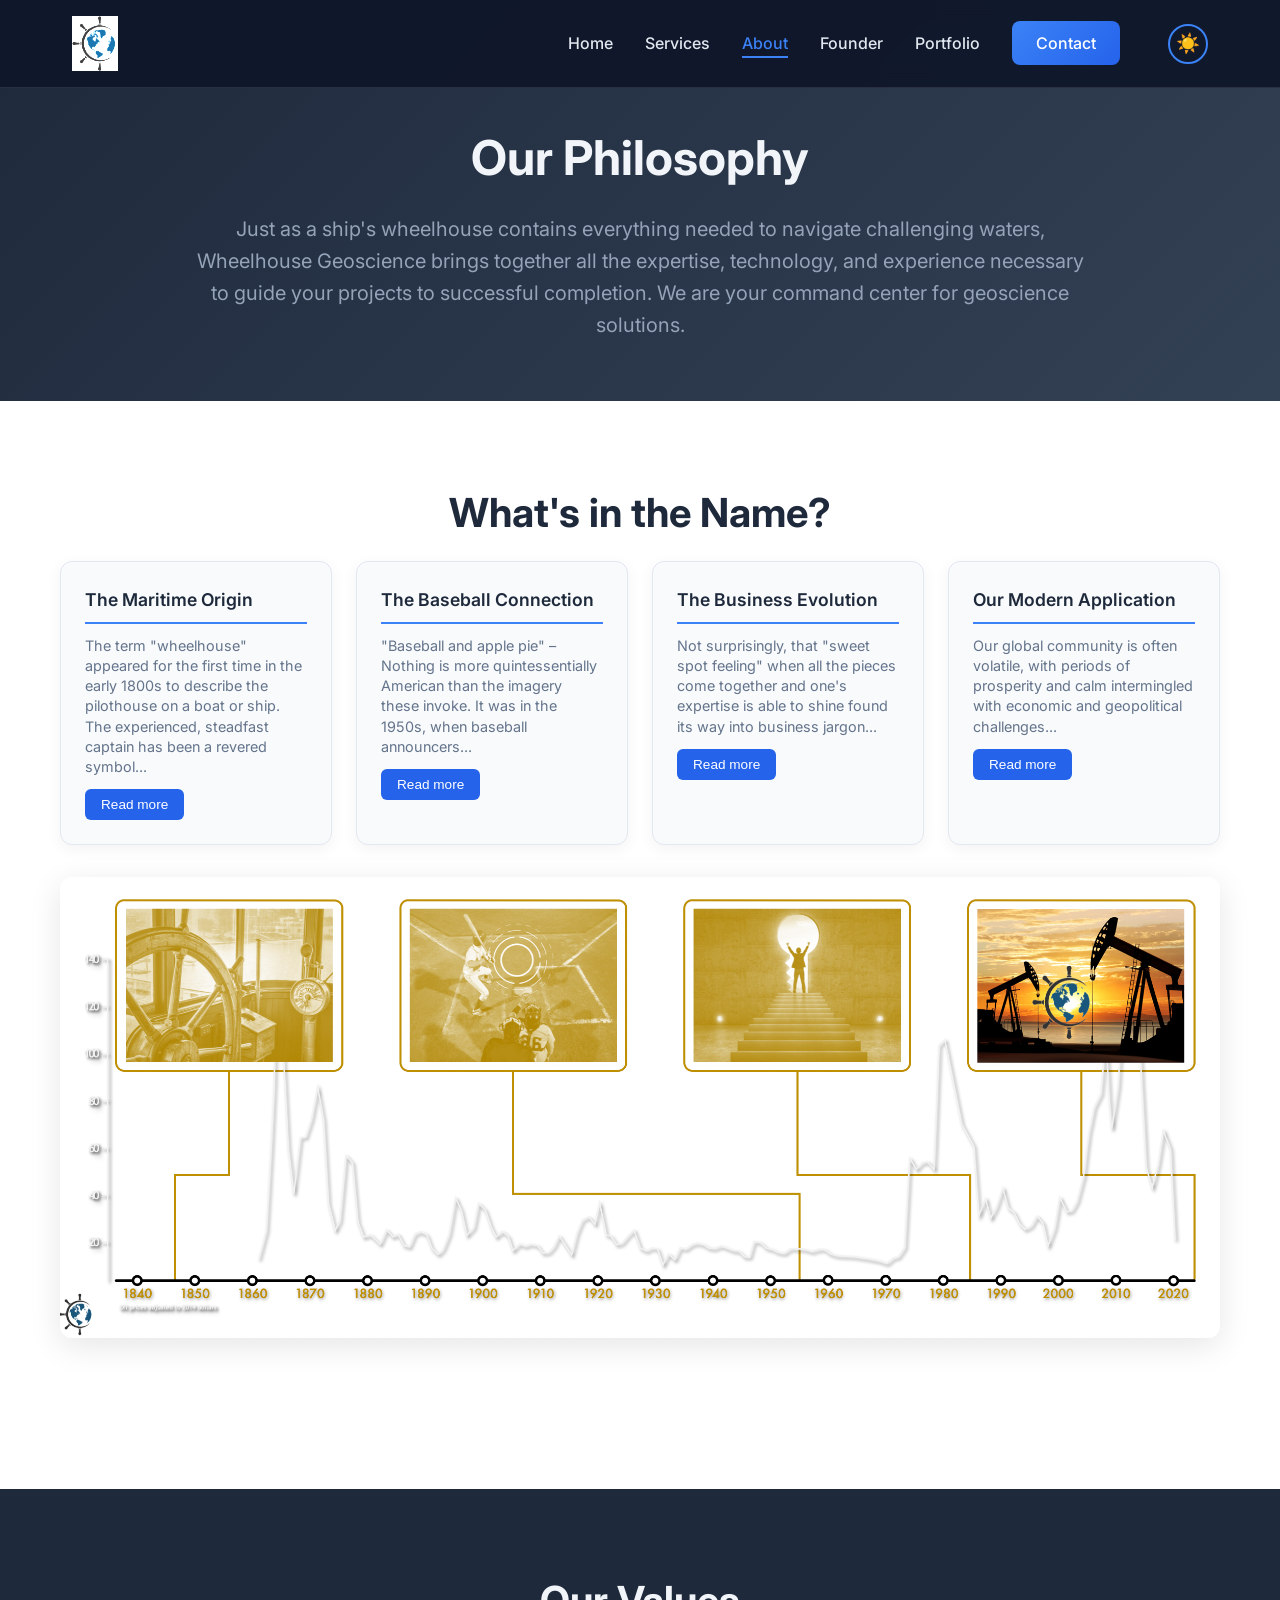
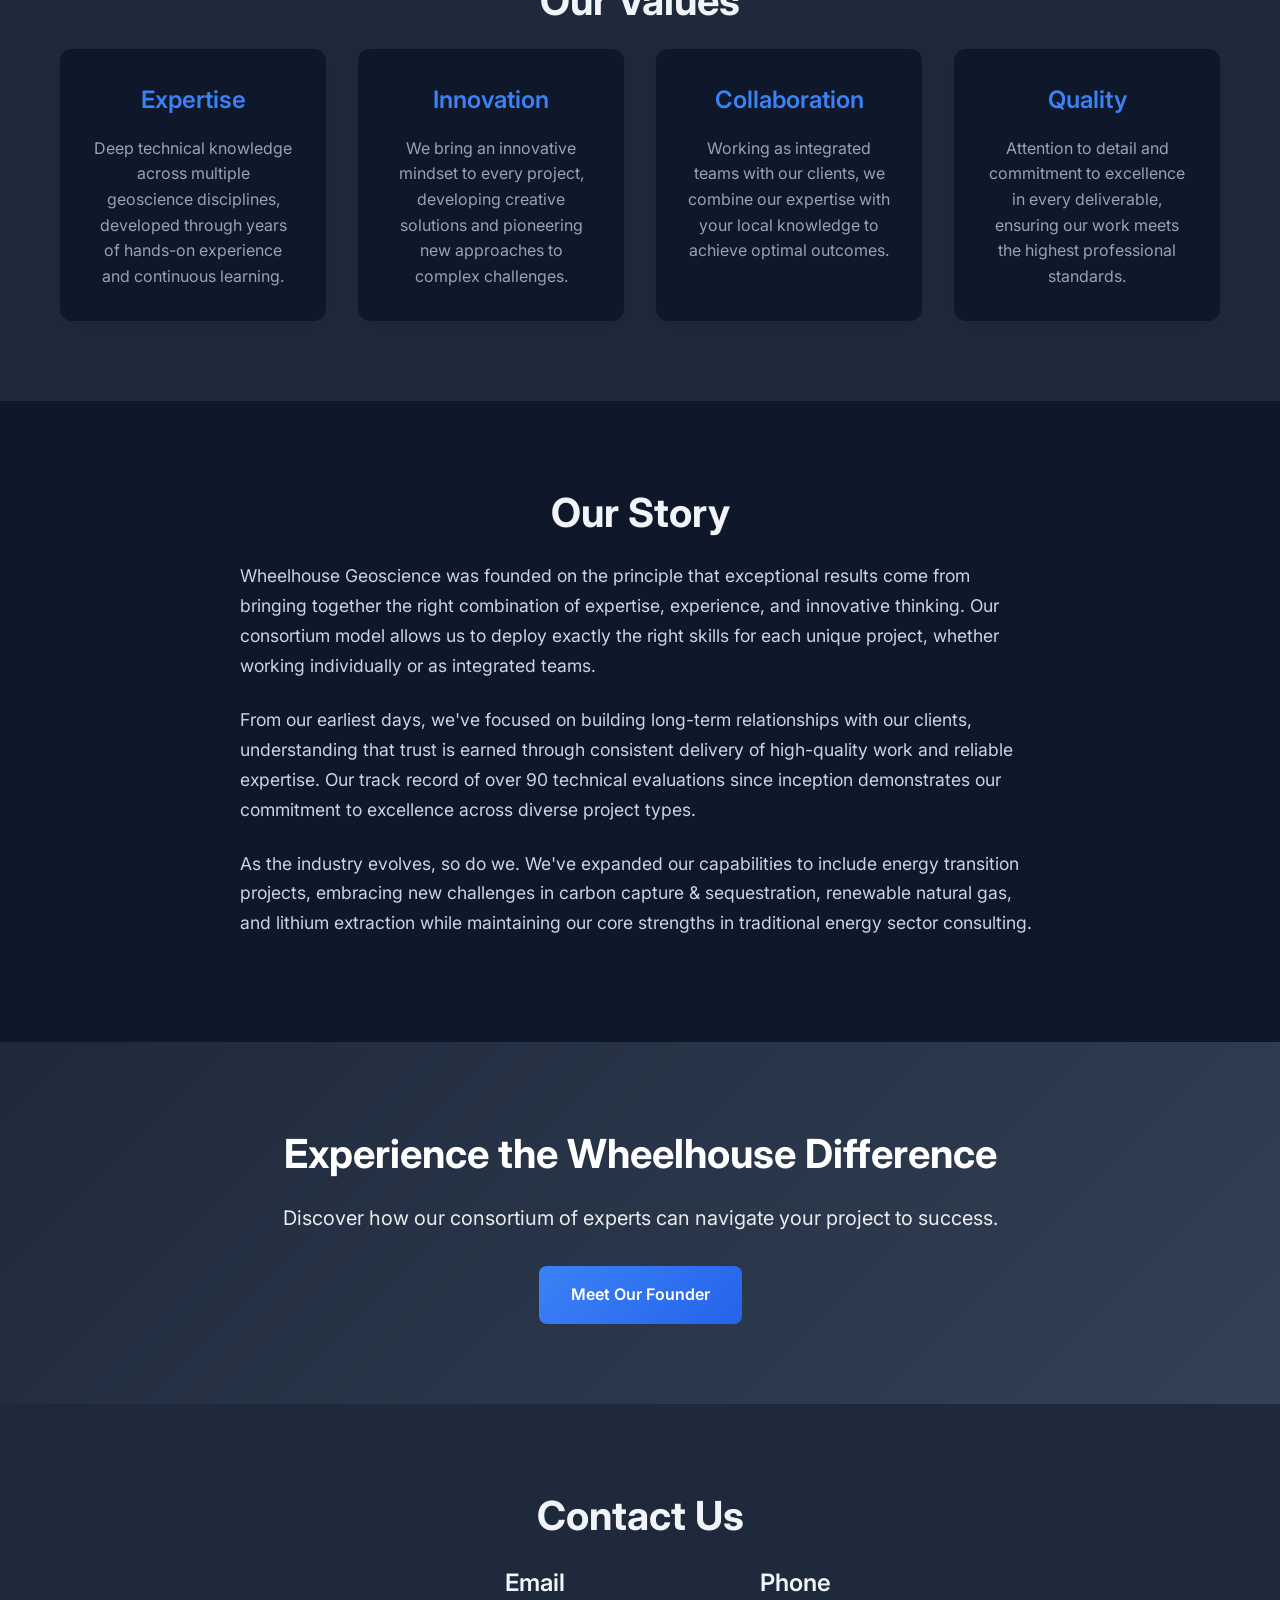
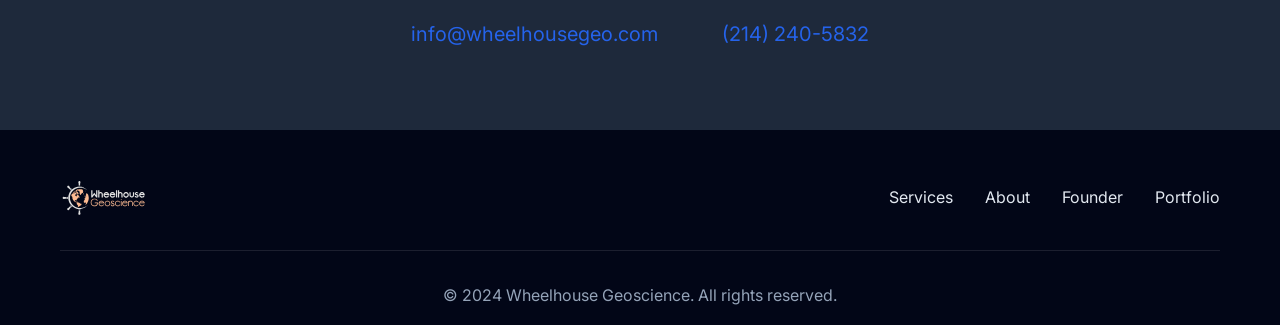
==== about.html @ e61b1a41 "Initial commit: Wheelhouse Geoscience site with home page refresh Baseline captures the existing 5-p" ====
<!DOCTYPE html>
<html lang="en">
<head>
    <meta charset="UTF-8">
    <meta name="viewport" content="width=device-width, initial-scale=1.0">
    <title>About - Wheelhouse Geoscience</title>
    <meta name="description" content="Our philosophy — just as a ship's wheelhouse contains everything needed to navigate challenging waters, Wheelhouse Geoscience brings together the expertise to guide your projects to success.">
    <meta property="og:type" content="website">
    <meta property="og:site_name" content="Wheelhouse Geoscience">
    <meta property="og:url" content="https://wheelhousegeo.com/about.html">
    <meta property="og:title" content="About - Wheelhouse Geoscience">
    <meta property="og:description" content="Our philosophy and the story behind the name. Whatever your project needs...it's in our Wheelhouse.">
    <meta property="og:image" content="https://wheelhousegeo.com/newassets/Logo-Tagline_TransparentBackground.png">
    <meta property="og:image:alt" content="Wheelhouse Geoscience logo">
    <meta name="twitter:card" content="summary_large_image">
    <meta name="twitter:title" content="About - Wheelhouse Geoscience">
    <meta name="twitter:description" content="Our philosophy and the story behind the name.">
    <meta name="twitter:image" content="https://wheelhousegeo.com/newassets/Logo-Tagline_TransparentBackground.png">
    <link rel="stylesheet" href="styles.css">
    <link href="https://fonts.googleapis.com/css2?family=Inter:wght@300;400;500;600;700&display=swap" rel="stylesheet">
</head>
<body>
    <header class="header">
        <nav class="nav">
            <div class="nav-container">
                <div class="logo">
                    <a href="index.html"><img src="newassets/Logo_NoText.png" alt="Wheelhouse Geoscience" class="logo-img"></a>
                </div>
                
                <!-- Hamburger Menu Button -->
                <button class="hamburger" id="hamburger" aria-label="Toggle menu">
                    <span class="hamburger-line"></span>
                    <span class="hamburger-line"></span>
                    <span class="hamburger-line"></span>
                </button>
                
                <ul class="nav-menu" id="nav-menu">
                    <li><a href="index.html" class="nav-link">Home</a></li>
                    <li><a href="services.html" class="nav-link">Services</a></li>
                    <li><a href="about.html" class="nav-link active">About</a></li>
                    <li><a href="founder.html" class="nav-link">Founder</a></li>
                    <li><a href="portfolio.html" class="nav-link">Portfolio</a></li>
                    <li><a href="#contact" class="nav-link contact-btn">Contact</a></li>
                    <li><button class="theme-toggle" id="theme-toggle" aria-label="Toggle dark mode">🌙</button></li>
                </ul>
            </div>
        </nav>
    </header>

    <main>
        <section class="page-hero">
            <div class="container">
                <h1 class="page-title">Our Philosophy</h1>
                <p class="page-subtitle">Just as a ship's wheelhouse contains everything needed to navigate challenging waters, Wheelhouse Geoscience brings together all the expertise, technology, and experience necessary to guide your projects to successful completion. We are your command center for geoscience solutions.</p>
            </div>
        </section>

        <section class="about-name">
            <div class="container">
                <h2 class="section-title">What's in the Name?</h2>
                <div class="name-explanation">
                    <div class="timeline-boxes">
                        <div class="timeline-box">
                            <h4>The Maritime Origin</h4>
                            <p>The term "wheelhouse" appeared for the first time in the early 1800s to describe the pilothouse on a boat or ship. The experienced, steadfast captain has been a revered symbol...</p>
                            <button class="read-more-box-btn" data-modal-title="The Maritime Origin" data-modal-content="The term 'wheelhouse' appeared for the first time in the early 1800s to describe the pilothouse on a boat or ship. The experienced, steadfast captain has been a revered symbol in literature and lore for centuries. An example is the poem, 'O Captain! My Captain!,' by Walt Whitman, which is an ode to the great President Lincoln shortly after his death. Whitman admired Lincoln greatly and thought of him as the captain who had navigated America through some of its darkest, most treacherous seas. A passage from his poem captures this symbolism eloquently: 'The ship is anchor'd safe and sound, its voyage closed and done, From fearful trip the victor ship comes in with object won….'">Read more</button>
                        </div>
                        <div class="timeline-box">
                            <h4>The Baseball Connection</h4>
                            <p>"Baseball and apple pie" – Nothing is more quintessentially American than the imagery these invoke. It was in the 1950s, when baseball announcers...</p>
                            <button class="read-more-box-btn" data-modal-title="The Baseball Connection" data-modal-content="'Baseball and apple pie' – Nothing is more quintessentially American than the imagery these invoke. It was in the 1950s, when baseball announcers and reporters started referring to a batter's 'wheelhouse' as the area of the strike zone where a batter swings with the most power. Reporters also called this area the 'crush zone' and the 'kill zone'. In this fashion, the batter can tell from the moment the ball leaves the pitcher's hand that it's headed for his sweet spot…he knows in that moment that he's going to swing for the fences, connect, and score. That feeling, which can only come from experience and intuition, is bliss.">Read more</button>
                        </div>
                        <div class="timeline-box">
                            <h4>The Business Evolution</h4>
                            <p>Not surprisingly, that "sweet spot feeling" when all the pieces come together and one's expertise is able to shine found its way into business jargon...</p>
                            <button class="read-more-box-btn" data-modal-title="The Business Evolution" data-modal-content="Not surprisingly, that 'sweet spot feeling' when all the pieces come together and one's expertise is able to shine found its way into business jargon beginning in the 1980s. In this new, figurative sense, 'wheelhouse' means 'the field in which a person excels; one's strongest interest or ability.' (Oxford English Dictionary) Steadfast. Intuitive. Skilled. Experienced. These are the hallmarks that define us here at Wheelhouse Geoscience. When you place your project in our hands, rest assured we will deliver for you. After all, it's in our Wheelhouse.">Read more</button>
                        </div>
                        <div class="timeline-box">
                            <h4>Our Modern Application</h4>
                            <p>Our global community is often volatile, with periods of prosperity and calm intermingled with economic and geopolitical challenges...</p>
                            <button class="read-more-box-btn" data-modal-title="Our Modern Application" data-modal-content="Our global community is often volatile, with periods of prosperity and calm intermingled with economic and geopolitical challenges. Nowhere is this reflected more than in historical oil commodity prices, as shown here. In times of economic volatility, companies with vision see opportunity. Applying best-in-class expertise, they not only survive…they thrive. It's in that spirit that Wheelhouse Geoscience applies time-proven best practices while remaining on the cutting edge, allowing us to assist our clients to stand out and to prosper. So, what's in a name? Our reputation. Our promise.">Read more</button>
                        </div>
                    </div>
                    <div class="timeline-visual">
                        <img src="why_the_name.png" alt="Historical Timeline" class="timeline-img-full">
                    </div>
                </div>
            </div>
        </section>

        <section class="company-values">
            <div class="container">
                <h2 class="section-title">Our Values</h2>
                <div class="values-grid">
                    <div class="value-card">
                        <h3>Expertise</h3>
                        <p>Deep technical knowledge across multiple geoscience disciplines, developed through years of hands-on experience and continuous learning.</p>
                    </div>
                    <div class="value-card">
                        <h3>Innovation</h3>
                        <p>We bring an innovative mindset to every project, developing creative solutions and pioneering new approaches to complex challenges.</p>
                    </div>
                    <div class="value-card">
                        <h3>Collaboration</h3>
                        <p>Working as integrated teams with our clients, we combine our expertise with your local knowledge to achieve optimal outcomes.</p>
                    </div>
                    <div class="value-card">
                        <h3>Quality</h3>
                        <p>Attention to detail and commitment to excellence in every deliverable, ensuring our work meets the highest professional standards.</p>
                    </div>
                </div>
            </div>
        </section>

        <section class="about-story">
            <div class="container">
                <h2 class="section-title">Our Story</h2>
                <div class="story-content">
                    <p>Wheelhouse Geoscience was founded on the principle that exceptional results come from bringing together the right combination of expertise, experience, and innovative thinking. Our consortium model allows us to deploy exactly the right skills for each unique project, whether working individually or as integrated teams.</p>
                    
                    <p>From our earliest days, we've focused on building long-term relationships with our clients, understanding that trust is earned through consistent delivery of high-quality work and reliable expertise. Our track record of over 90 technical evaluations since inception demonstrates our commitment to excellence across diverse project types.</p>
                    
                    <p>As the industry evolves, so do we. We've expanded our capabilities to include energy transition projects, embracing new challenges in carbon capture & sequestration, renewable natural gas, and lithium extraction while maintaining our core strengths in traditional energy sector consulting.</p>
                </div>
            </div>
        </section>

        <section class="cta-section">
            <div class="container">
                <h2>Experience the Wheelhouse Difference</h2>
                <p>Discover how our consortium of experts can navigate your project to success.</p>
                <a href="founder.html" class="btn-primary">Meet Our Founder</a>
            </div>
        </section>

        <section id="contact" class="contact">
            <div class="container">
                <h2 class="section-title">Contact Us</h2>
                <div class="contact-info">
                    <div class="contact-item">
                        <h3>Email</h3>
                        <a href="mailto:info@wheelhousegeo.com">info@wheelhousegeo.com</a>
                    </div>
                    <div class="contact-item">
                        <h3>Phone</h3>
                        <a href="tel:+12142405832">(214) 240-5832</a>
                    </div>
                </div>
            </div>
        </section>
    </main>

    <footer class="footer">
        <div class="container">
            <div class="footer-content">
                <div class="footer-logo">
                    <img src="logo/Wheelhouse Geoscience FF-01.svg" alt="Wheelhouse Geoscience" class="footer-logo-img">
                </div>
                <div class="footer-links">
                    <a href="services.html">Services</a>
                    <a href="about.html">About</a>
                    <a href="founder.html">Founder</a>
                    <a href="portfolio.html">Portfolio</a>
                </div>
            </div>
            <div class="footer-bottom">
                <p>&copy; 2024 Wheelhouse Geoscience. All rights reserved.</p>
            </div>
        </div>
    </footer>

    <!-- Modal for Read More Content -->
    <div class="modal-overlay" id="readMoreModal">
        <div class="modal-content">
            <div class="modal-header">
                <h3 class="modal-title" id="modalTitle">Story Details</h3>
                <button class="modal-close" id="modalClose">&times;</button>
            </div>
            <div class="modal-body" id="modalBody">
                <!-- Content will be inserted here -->
            </div>
        </div>
    </div>

    <script>
        // Theme toggle functionality
        document.addEventListener('DOMContentLoaded', function() {
            const themeToggle = document.getElementById('theme-toggle');
            const currentTheme = localStorage.getItem('theme') || 'dark';
            
            // Set initial theme
            document.documentElement.setAttribute('data-theme', currentTheme);
            themeToggle.textContent = currentTheme === 'dark' ? '☀️' : '🌙';
            
            themeToggle.addEventListener('click', function() {
                const currentTheme = document.documentElement.getAttribute('data-theme');
                const newTheme = currentTheme === 'dark' ? 'light' : 'dark';
                
                document.documentElement.setAttribute('data-theme', newTheme);
                localStorage.setItem('theme', newTheme);
                this.textContent = newTheme === 'dark' ? '☀️' : '🌙';
            });
            
            // Hamburger menu functionality
            const hamburger = document.getElementById('hamburger');
            const navMenu = document.getElementById('nav-menu');
            
            hamburger.addEventListener('click', function() {
                hamburger.classList.toggle('active');
                navMenu.classList.toggle('active');
                
                // Prevent body scroll when menu is open
                document.body.classList.toggle('nav-open');
            });
            
            // Close menu when clicking on nav links (for mobile)
            const navLinks = document.querySelectorAll('.nav-link');
            navLinks.forEach(link => {
                link.addEventListener('click', function() {
                    hamburger.classList.remove('active');
                    navMenu.classList.remove('active');
                    document.body.classList.remove('nav-open');
                });
            });
            
            // Close menu when clicking outside
            document.addEventListener('click', function(event) {
                const isClickInsideNav = navMenu.contains(event.target) || hamburger.contains(event.target);
                if (!isClickInsideNav && navMenu.classList.contains('active')) {
                    hamburger.classList.remove('active');
                    navMenu.classList.remove('active');
                    document.body.classList.remove('nav-open');
                }
            });
            
            // Modal functionality for about boxes
            const readMoreBoxBtns = document.querySelectorAll('.read-more-box-btn');
            const modal = document.getElementById('readMoreModal');
            const modalTitle = document.getElementById('modalTitle');
            const modalBody = document.getElementById('modalBody');
            const modalClose = document.getElementById('modalClose');
            
            readMoreBoxBtns.forEach(btn => {
                btn.addEventListener('click', function() {
                    const title = this.getAttribute('data-modal-title');
                    const content = this.getAttribute('data-modal-content');
                    
                    modalTitle.textContent = title;
                    modalBody.textContent = content;
                    modal.classList.add('active');
                    document.body.style.overflow = 'hidden'; // Prevent background scrolling
                });
            });
            
            // Close modal functionality
            function closeModal() {
                modal.classList.remove('active');
                document.body.style.overflow = ''; // Restore scrolling
            }
            
            modalClose.addEventListener('click', closeModal);
            
            // Close modal when clicking outside
            modal.addEventListener('click', function(e) {
                if (e.target === modal) {
                    closeModal();
                }
            });
            
            // Close modal with Escape key
            document.addEventListener('keydown', function(e) {
                if (e.key === 'Escape' && modal.classList.contains('active')) {
                    closeModal();
                }
            });
        });
    </script>
</body>
</html>
---- styles.css ----
/* Reset and Base Styles */
* {
    margin: 0;
    padding: 0;
    box-sizing: border-box;
}

/* CSS Custom Properties for Theme */
:root {
    /* Light theme colors */
    --bg-primary: #ffffff;
    --bg-secondary: #f8fafc;
    --bg-tertiary: #e2e8f0;
    --text-primary: #333;
    --text-secondary: #475569;
    --text-muted: #64748b;
    --text-heading: #1e293b;
    --accent-primary: #2563eb;
    --accent-secondary: #1d4ed8;
    --border-color: rgba(0, 0, 0, 0.1);
    --card-bg: #f8fafc;
    --card-border: #e2e8f0;
    --testimonial-bg: rgba(255, 255, 255, 0.95);
    --hero-gradient-start: #f8fafc;
    --hero-gradient-end: #e2e8f0;
    --footer-bg: #1e293b;
    --footer-text: white;
}

/* Dark theme colors */
[data-theme="dark"] {
    --bg-primary: #0f172a;
    --bg-secondary: #1e293b;
    --bg-tertiary: #334155;
    --text-primary: #e2e8f0;
    --text-secondary: #cbd5e1;
    --text-muted: #94a3b8;
    --text-heading: #f1f5f9;
    --accent-primary: #3b82f6;
    --accent-secondary: #2563eb;
    --border-color: rgba(255, 255, 255, 0.1);
    --card-bg: #1e293b;
    --card-border: #334155;
    --testimonial-bg: rgba(30, 41, 59, 0.95);
    --hero-gradient-start: #1e293b;
    --hero-gradient-end: #334155;
    --footer-bg: #020617;
    --footer-text: #e2e8f0;
}

/* Theme Toggle Button */
.theme-toggle {
    background: none;
    border: 2px solid var(--accent-primary);
    color: var(--accent-primary);
    border-radius: 50%;
    width: 40px;
    height: 40px;
    cursor: pointer;
    display: flex;
    align-items: center;
    justify-content: center;
    font-size: 1.2rem;
    transition: all 0.3s ease;
    margin-left: 1rem;
}

.theme-toggle:hover {
    background: var(--accent-primary);
    color: var(--bg-primary);
    transform: rotate(180deg);
}

/* Hamburger Menu */
.hamburger {
    display: none;
    flex-direction: column;
    background: none;
    border: none;
    cursor: pointer;
    padding: 8px;
    z-index: 1001;
    position: relative;
}

.hamburger-line {
    width: 25px;
    height: 3px;
    background-color: var(--text-primary);
    margin: 3px 0;
    transition: all 0.3s ease;
    border-radius: 2px;
}

.hamburger.active .hamburger-line:nth-child(1) {
    transform: rotate(45deg) translate(5px, 5px);
}

.hamburger.active .hamburger-line:nth-child(2) {
    opacity: 0;
}

.hamburger.active .hamburger-line:nth-child(3) {
    transform: rotate(-45deg) translate(7px, -6px);
}

/* Prevent body scroll when nav is open */
body.nav-open {
    overflow: hidden;
}

body {
    font-family: 'Inter', -apple-system, BlinkMacSystemFont, 'Segoe UI', Roboto, Oxygen, Ubuntu, Cantarell, sans-serif;
    line-height: 1.6;
    color: var(--text-primary);
    background-color: var(--bg-primary);
    transition: background-color 0.3s ease, color 0.3s ease;
}

/* Container */
.container {
    max-width: 1200px;
    margin: 0 auto;
    padding: 0 20px;
}

/* Header */
.header {
    background: rgba(255, 255, 255, 0.95);
    backdrop-filter: blur(10px);
    position: fixed;
    top: 0;
    left: 0;
    right: 0;
    z-index: 1000;
    border-bottom: 1px solid var(--border-color);
    transition: background-color 0.3s ease;
}

[data-theme="dark"] .header {
    background: rgba(15, 23, 42, 0.95);
}

.nav-container {
    display: flex;
    justify-content: space-between;
    align-items: center;
    padding: 1rem 2rem;
    max-width: 1200px;
    margin: 0 auto;
}

.logo {
    background: transparent;
    padding: 0;
    margin: 0;
    display: flex;
    align-items: center;
}

.logo-img {
    height: 55px;
    width: auto;
    background: transparent;
    display: block;
}

/* Wheel icon is dark gray; lift it on dark backgrounds so the ship-wheel ring stays visible */
[data-theme="dark"] .logo-img {
    filter: brightness(1.4) contrast(1.1);
}

.nav-menu {
    display: flex;
    list-style: none;
    align-items: center;
    gap: 2rem;
}

.nav-link {
    text-decoration: none;
    color: var(--text-primary);
    font-weight: 500;
    transition: color 0.3s ease;
    position: relative;
}

.nav-link:hover,
.nav-link.active {
    color: var(--accent-primary);
}

.nav-link.active::after {
    content: '';
    position: absolute;
    bottom: -5px;
    left: 0;
    right: 0;
    height: 2px;
    background: var(--accent-primary);
}

.contact-btn {
    background: linear-gradient(135deg, var(--accent-primary), var(--accent-secondary));
    color: white !important;
    padding: 0.75rem 1.5rem;
    border-radius: 8px;
    transition: all 0.3s ease;
}

.contact-btn:hover {
    transform: translateY(-2px);
    box-shadow: 0 8px 25px rgba(37, 99, 235, 0.3);
}

/* Hero Section */
.hero {
    background: linear-gradient(135deg, var(--hero-gradient-start) 0%, var(--hero-gradient-end) 100%);
    padding: 120px 0 80px;
    position: relative;
    overflow: hidden;
    transition: background 0.3s ease;
}

.hero::before {
    content: '';
    position: absolute;
    top: 0;
    right: 0;
    width: 50%;
    height: 100%;
    background: linear-gradient(45deg, transparent, rgba(37, 99, 235, 0.1));
    clip-path: polygon(30% 0%, 100% 0%, 100% 100%, 0% 100%);
}

.hero-container {
    max-width: 1200px;
    margin: 0 auto;
    padding: 0 2rem;
    display: grid;
    grid-template-columns: 1.2fr 1fr;
    gap: 3rem;
    position: relative;
    z-index: 2;
    align-items: start;
}

.hero-title {
    font-size: 3.5rem;
    font-weight: 700;
    color: var(--text-heading);
    line-height: 1.2;
    margin-bottom: 1.5rem;
}

.hero-logo {
    margin-bottom: 2rem;
    line-height: 0;
}

.hero-logo-img {
    width: 100%;
    max-width: 560px;
    height: auto;
    display: block;
}

.hero-subtitle {
    font-size: 1.25rem;
    color: var(--text-secondary);
    margin-bottom: 1rem;
    font-weight: 500;
}

.hero-description {
    font-size: 1.1rem;
    color: var(--text-muted);
    margin-bottom: 2rem;
    max-width: 600px;
}

.hero-cta {
    display: flex;
    gap: 1rem;
    flex-wrap: wrap;
}

/* Hero Testimonials */
.hero-testimonials {
    display: flex;
    flex-direction: column;
    gap: 1.5rem;
    align-items: center;
    justify-content: center;
}

.testimonial-highlight {
    background: var(--testimonial-bg);
    backdrop-filter: blur(10px);
    padding: 1.5rem;
    border-radius: 12px;
    box-shadow: 0 8px 32px rgba(0, 0, 0, 0.1);
    border-left: 4px solid var(--accent-primary);
    max-width: 400px;
    width: 100%;
    transition: background-color 0.3s ease;
}

.testimonial-highlight blockquote {
    font-style: italic;
    color: var(--text-secondary);
    margin-bottom: 1.5rem;
    font-size: 1rem;
    line-height: 1.6;
}

.testimonial-mini-author {
    display: flex;
    align-items: center;
    gap: 1rem;
}

.mini-author-photo {
    width: 50px;
    height: 50px;
    border-radius: 50%;
    object-fit: cover;
}

.testimonial-mini-author strong {
    color: #1e293b;
    font-weight: 600;
    font-size: 0.95rem;
}

.testimonial-mini-author p {
    color: #64748b;
    font-size: 0.85rem;
    margin: 0;
}

.read-more-btn {
    background: none;
    border: none;
    color: #2563eb;
    font-size: 0.9rem;
    cursor: pointer;
    padding: 0;
    margin: 0.5rem 0;
    text-decoration: underline;
    transition: color 0.3s ease;
}

.read-more-btn:hover {
    color: #1d4ed8;
}

/* Buttons */
.btn-primary {
    background: linear-gradient(135deg, var(--accent-primary), var(--accent-secondary));
    color: white;
    padding: 1rem 2rem;
    border-radius: 8px;
    text-decoration: none;
    font-weight: 600;
    transition: all 0.3s ease;
    display: inline-block;
}

.btn-primary:hover {
    transform: translateY(-2px);
    box-shadow: 0 8px 25px rgba(37, 99, 235, 0.3);
    color: white;
}

.btn-secondary {
    background: transparent;
    color: var(--accent-primary);
    border: 2px solid var(--accent-primary);
    padding: 1rem 2rem;
    border-radius: 8px;
    text-decoration: none;
    font-weight: 600;
    transition: all 0.3s ease;
    display: inline-block;
}

.btn-secondary:hover {
    background: var(--accent-primary);
    color: white;
    transform: translateY(-2px);
}

.btn-outline {
    background: transparent;
    color: var(--accent-primary);
    border: 2px solid var(--accent-primary);
    padding: 0.75rem 1.5rem;
    border-radius: 8px;
    text-decoration: none;
    font-weight: 600;
    transition: all 0.3s ease;
    display: inline-block;
}

.btn-outline:hover {
    background: var(--accent-primary);
    color: white;
    transform: translateY(-2px);
}

/* Page Hero */
.page-hero {
    background: linear-gradient(135deg, var(--hero-gradient-start) 0%, var(--hero-gradient-end) 100%);
    padding: 120px 0 60px;
    text-align: center;
    transition: background 0.3s ease;
}

.page-title {
    font-size: 3rem;
    font-weight: 700;
    color: var(--text-heading);
    margin-bottom: 1rem;
}

.page-subtitle {
    font-size: 1.25rem;
    color: var(--text-muted);
    max-width: 900px;
    margin: 0 auto;
}

/* Section Styles */
.section-title {
    font-size: 2.5rem;
    font-weight: 700;
    color: var(--text-heading);
    text-align: center;
    margin-bottom: 1rem;
}

.section-subtitle {
    font-size: 1.125rem;
    color: var(--text-muted);
    text-align: center;
    max-width: 800px;
    margin: 0 auto 3rem;
}

/* Services Preview */
.services-preview {
    padding: 80px 0;
    background: white;
}

.services-grid {
    display: grid;
    grid-template-columns: repeat(auto-fit, minmax(300px, 1fr));
    gap: 2rem;
    margin-bottom: 3rem;
}

.service-card {
    background: #f8fafc;
    padding: 2rem;
    border-radius: 12px;
    border: 1px solid #e2e8f0;
    transition: all 0.3s ease;
}

.service-card:hover {
    transform: translateY(-4px);
    box-shadow: 0 12px 24px rgba(0, 0, 0, 0.1);
    border-color: #2563eb;
}

.service-card h3 {
    font-size: 1.5rem;
    font-weight: 600;
    color: #1e293b;
    margin-bottom: 1rem;
}

.service-card p {
    color: #64748b;
}

.services-cta {
    text-align: center;
}

/* Services Interactive */
.services-interactive {
    padding: 60px 0;
    background: var(--bg-secondary);
    transition: background-color 0.3s ease;
}

.services-layout {
    display: grid;
    grid-template-columns: 350px 1fr;
    gap: 3rem;
    align-items: start;
}

.services-menu {
    display: flex;
    flex-direction: column;
    gap: 1rem;
    position: sticky;
    top: 120px;
}

.service-menu-item {
    background: var(--bg-primary);
    border: 2px solid transparent;
    border-radius: 8px;
    padding: 1rem;
    cursor: pointer;
    transition: all 0.3s ease;
    box-shadow: 0 4px 16px rgba(0, 0, 0, 0.1);
}

.service-menu-item:hover {
    border-color: var(--accent-primary);
    transform: translateY(-2px);
    box-shadow: 0 8px 25px rgba(37, 99, 235, 0.15);
}

.service-menu-item.active {
    border-color: var(--accent-primary);
    background: linear-gradient(135deg, var(--accent-primary), var(--accent-secondary));
    color: white;
}

.service-menu-item.active h3,
.service-menu-item.active p {
    color: white;
}

.menu-icon {
    font-size: 1.5rem;
    margin-bottom: 0.25rem;
    display: block;
}

.service-menu-item h3 {
    font-size: 1.1rem;
    font-weight: 600;
    color: var(--text-heading);
    margin-bottom: 0.25rem;
    transition: color 0.3s ease;
}

.service-menu-item p {
    font-size: 0.85rem;
    color: var(--text-muted);
    margin: 0;
    transition: color 0.3s ease;
}

.service-detail {
    display: none;
    background: var(--bg-primary);
    padding: 2.5rem;
    border-radius: 12px;
    box-shadow: 0 4px 16px rgba(0, 0, 0, 0.1);
    transition: background-color 0.3s ease;
}

.service-detail.active {
    display: block;
}

.service-detail h2 {
    font-size: 2rem;
    font-weight: 700;
    color: var(--text-heading);
    margin-bottom: 1rem;
}

.service-detail p {
    color: var(--text-muted);
    margin-bottom: 1.5rem;
}

.service-detail ul {
    list-style: none;
    padding: 0;
}

.service-detail li {
    padding: 0.5rem 0;
    color: var(--text-secondary);
    position: relative;
    padding-left: 1.5rem;
    display: flex;
    justify-content: space-between;
    align-items: center;
}

.service-detail li::before {
    content: '•';
    color: var(--accent-primary);
    font-weight: bold;
    position: absolute;
    left: 0;
}

.learn-more-link {
    color: var(--accent-primary);
    text-decoration: none;
    font-size: 0.9rem;
    font-weight: 500;
    padding: 0.25rem 0.75rem;
    border: 1px solid var(--accent-primary);
    border-radius: 4px;
    transition: all 0.3s ease;
    margin-left: 1rem;
    flex-shrink: 0;
}

.learn-more-link:hover {
    background: var(--accent-primary);
    color: white;
}

/* Service Highlights */
.service-highlights {
    padding: 80px 0;
    background: var(--bg-primary);
    transition: background-color 0.3s ease;
}

.highlights-grid {
    display: grid;
    grid-template-columns: repeat(auto-fit, minmax(350px, 1fr));
    gap: 2rem;
}

.highlight-card {
    background: linear-gradient(135deg, var(--card-bg), var(--bg-tertiary));
    padding: 2.5rem;
    border-radius: 12px;
    border-left: 4px solid var(--accent-primary);
    transition: background 0.3s ease;
}

.highlight-card h3 {
    font-size: 1.5rem;
    font-weight: 600;
    color: var(--text-heading);
    margin-bottom: 1rem;
}

.highlight-card p {
    color: var(--text-muted);
}

/* Testimonials */
.testimonials {
    padding: 80px 0;
    background: linear-gradient(135deg, #f1f5f9, #e2e8f0);
}

.testimonials-grid {
    display: grid;
    grid-template-columns: repeat(auto-fit, minmax(350px, 1fr));
    gap: 2rem;
}

.testimonial-card {
    background: white;
    padding: 2.5rem;
    border-radius: 12px;
    box-shadow: 0 4px 16px rgba(0, 0, 0, 0.1);
    transition: transform 0.3s ease;
}

.testimonial-card:hover {
    transform: translateY(-4px);
}

.testimonial-content {
    margin-bottom: 2rem;
}

.testimonial-content p {
    font-style: italic;
    color: #475569;
    font-size: 1.1rem;
    line-height: 1.7;
}

.testimonial-author {
    display: flex;
    align-items: center;
    gap: 1rem;
}

.author-photo {
    width: 60px;
    height: 60px;
    border-radius: 50%;
    object-fit: cover;
}

.author-info h4 {
    font-weight: 600;
    color: #1e293b;
    margin-bottom: 0.25rem;
}

.author-info p {
    color: #64748b;
    font-size: 0.9rem;
}

/* About Page Styles */
.about-name {
    padding: 80px 0;
    background: var(--bg-primary);
    transition: background-color 0.3s ease;
}

/* Force "What's in a name" section to stay light themed due to white background image */
[data-theme="dark"] .about-name {
    background: #ffffff;
    color: #333;
}

[data-theme="dark"] .about-name .section-title {
    color: #1e293b;
}

[data-theme="dark"] .about-name .timeline-box {
    background: #f8fafc;
    border: 1px solid #e2e8f0;
}

[data-theme="dark"] .about-name .timeline-box h4 {
    color: #1e293b;
    font-weight: 600;
}

[data-theme="dark"] .about-name .timeline-box p {
    color: #64748b;
}

[data-theme="dark"] .about-name .read-more-box-btn {
    background: #2563eb;
    color: white;
}

[data-theme="dark"] .about-name .read-more-box-btn:hover {
    background: #1d4ed8;
}

.name-explanation {
    margin-bottom: 4rem;
}

.timeline-boxes {
    display: grid;
    grid-template-columns: repeat(auto-fit, minmax(250px, 1fr));
    gap: 1.5rem;
    margin-bottom: 2rem;
}

.timeline-box {
    background: #f8fafc;
    padding: 1.5rem;
    border-radius: 12px;
    border-left: 4px solid #2563eb;
    box-shadow: 0 4px 16px rgba(0, 0, 0, 0.05);
}

.timeline-box h4 {
    font-size: 1.1rem;
    font-weight: 600;
    color: var(--text-heading);
    margin-bottom: 0.75rem;
    padding-bottom: 0.5rem;
    border-bottom: 2px solid var(--accent-primary);
}

/* Ensure timeline headers have good contrast in dark mode */
[data-theme="dark"] .timeline-box h4 {
    color: #f1f5f9;
    font-weight: 700;
}

.timeline-box p {
    color: var(--text-muted);
    font-size: 0.9rem;
    line-height: 1.4;
}

/* Modal System for About Page */
.modal-overlay {
    position: fixed;
    top: 0;
    left: 0;
    width: 100%;
    height: 100%;
    background: rgba(0, 0, 0, 0.7);
    backdrop-filter: blur(4px);
    display: none;
    justify-content: center;
    align-items: center;
    z-index: 2000;
    padding: 2rem;
}

.modal-overlay.active {
    display: flex;
}

.modal-content {
    background: var(--bg-primary);
    border-radius: 16px;
    padding: 2.5rem;
    max-width: 700px;
    max-height: 80vh;
    overflow-y: auto;
    box-shadow: 0 20px 60px rgba(0, 0, 0, 0.3);
    transform: scale(0.8);
    opacity: 0;
    transition: all 0.3s ease;
    position: relative;
}

.modal-overlay.active .modal-content {
    transform: scale(1);
    opacity: 1;
}

.modal-header {
    display: flex;
    justify-content: space-between;
    align-items: center;
    margin-bottom: 1.5rem;
    padding-bottom: 1rem;
    border-bottom: 2px solid var(--accent-primary);
}

.modal-title {
    font-size: 1.5rem;
    font-weight: 700;
    color: var(--text-heading);
    margin: 0;
}

.modal-close {
    background: none;
    border: none;
    font-size: 1.5rem;
    cursor: pointer;
    color: var(--text-muted);
    width: 32px;
    height: 32px;
    border-radius: 50%;
    display: flex;
    align-items: center;
    justify-content: center;
    transition: all 0.3s ease;
}

.modal-close:hover {
    background: var(--accent-primary);
    color: white;
}

.modal-body {
    color: var(--text-secondary);
    font-size: 1rem;
    line-height: 1.7;
}

.read-more-box-btn {
    background: var(--accent-primary);
    color: white;
    border: none;
    padding: 0.5rem 1rem;
    border-radius: 6px;
    font-size: 0.85rem;
    font-weight: 500;
    cursor: pointer;
    transition: all 0.3s ease;
    margin-top: 0.75rem;
}

.read-more-box-btn:hover {
    background: var(--accent-secondary);
    transform: translateY(-1px);
}

.timeline-visual {
    width: 100%;
}

.timeline-img-full {
    width: 100%;
    height: auto;
    border-radius: 12px;
    box-shadow: 0 8px 32px rgba(0, 0, 0, 0.1);
}

.name-philosophy {
    background: linear-gradient(135deg, #f1f5f9, #e2e8f0);
    padding: 3rem;
    border-radius: 12px;
    text-align: center;
}

.name-philosophy h3 {
    font-size: 1.75rem;
    font-weight: 600;
    color: #1e293b;
    margin-bottom: 1rem;
}

.name-philosophy p {
    color: #64748b;
    font-size: 1.1rem;
    max-width: 800px;
    margin: 0 auto;
}

/* Company Values */
.company-values {
    padding: 80px 0;
    background: var(--bg-secondary);
    transition: background-color 0.3s ease;
}

.values-grid {
    display: grid;
    grid-template-columns: repeat(auto-fit, minmax(250px, 1fr));
    gap: 2rem;
}

.value-card {
    background: var(--bg-primary);
    padding: 2rem;
    border-radius: 12px;
    text-align: center;
    box-shadow: 0 4px 16px rgba(0, 0, 0, 0.05);
    transition: transform 0.3s ease, background-color 0.3s ease;
}

.value-card:hover {
    transform: translateY(-4px);
}

.value-card h3 {
    font-size: 1.5rem;
    font-weight: 600;
    color: var(--accent-primary);
    margin-bottom: 1rem;
}

.value-card p {
    color: var(--text-muted);
}

/* About Story */
.about-story {
    padding: 80px 0;
    background: var(--bg-primary);
    transition: background-color 0.3s ease;
}

.story-content {
    max-width: 800px;
    margin: 0 auto;
}

.story-content p {
    font-size: 1.1rem;
    color: var(--text-secondary);
    margin-bottom: 1.5rem;
    line-height: 1.7;
}

/* Founder Page Styles */
.founder-profile {
    padding: 80px 0;
    background: var(--bg-primary);
    transition: background-color 0.3s ease;
}

.founder-layout {
    display: grid;
    grid-template-columns: 1fr 2fr;
    gap: 4rem;
    align-items: start;
}

.founder-photo {
    width: 100%;
    height: auto;
    border-radius: 12px;
    box-shadow: 0 8px 32px rgba(0, 0, 0, 0.1);
}

.founder-content h2 {
    font-size: 2.5rem;
    font-weight: 700;
    color: var(--text-heading);
    margin-bottom: 0.5rem;
}

.founder-content h3 {
    font-size: 1.25rem;
    color: var(--accent-primary);
    margin-bottom: 1.5rem;
}

.founder-intro {
    font-size: 1.1rem;
    color: var(--text-secondary);
    line-height: 1.7;
    margin-bottom: 2rem;
}

.founder-highlights-compact {
    display: flex;
    flex-direction: column;
    gap: 1rem;
}

.highlight-row {
    display: grid;
    grid-template-columns: 1fr 1fr;
    gap: 1rem;
}

.highlight-item-compact {
    padding: 1rem;
    background: var(--card-bg);
    border-radius: 8px;
    border-left: 4px solid var(--accent-primary);
    flex: 1;
    transition: background-color 0.3s ease;
}

.highlight-item-compact h4 {
    font-size: 1rem;
    font-weight: 600;
    color: var(--text-heading);
    margin-bottom: 0.5rem;
}

.highlight-item-compact p {
    color: var(--text-muted);
    font-size: 0.9rem;
    line-height: 1.4;
}

/* Founder Expertise */
.founder-expertise {
    padding: 80px 0;
    background: var(--bg-secondary);
    transition: background-color 0.3s ease;
}

.expertise-grid {
    display: grid;
    grid-template-columns: repeat(auto-fit, minmax(300px, 1fr));
    gap: 2rem;
}

.expertise-card {
    background: var(--bg-primary);
    padding: 2rem;
    border-radius: 12px;
    box-shadow: 0 4px 16px rgba(0, 0, 0, 0.05);
    transition: transform 0.3s ease, background-color 0.3s ease;
}

.expertise-card:hover {
    transform: translateY(-4px);
}

.expertise-card h3 {
    font-size: 1.5rem;
    font-weight: 600;
    color: var(--text-heading);
    margin-bottom: 1rem;
}

.expertise-card p {
    color: var(--text-muted);
}

/* Founder Philosophy */
.founder-philosophy {
    padding: 80px 0;
    background: var(--bg-primary);
    transition: background-color 0.3s ease;
}

.philosophy-content {
    max-width: 800px;
    margin: 0 auto;
    text-align: center;
}

.philosophy-content blockquote {
    font-size: 1.5rem;
    font-style: italic;
    color: var(--accent-primary);
    margin-bottom: 2rem;
    padding: 2rem;
    background: var(--card-bg);
    border-radius: 12px;
    border-left: 4px solid var(--accent-primary);
    transition: background-color 0.3s ease;
}

.philosophy-content p {
    font-size: 1.1rem;
    color: var(--text-secondary);
    line-height: 1.7;
    text-align: left;
}

/* Founder Vision */
.founder-vision {
    padding: 80px 0;
    background: var(--bg-secondary);
    transition: background-color 0.3s ease;
}

.vision-content {
    max-width: 800px;
    margin: 0 auto;
}

.vision-content p {
    font-size: 1.1rem;
    color: var(--text-secondary);
    margin-bottom: 1.5rem;
    line-height: 1.7;
}

/* Portfolio Page Styles */
.portfolio-stats {
    padding: 60px 0;
    background: var(--bg-secondary);
    color: var(--text-primary);
    transition: background-color 0.3s ease, color 0.3s ease;
}

.stats-grid {
    display: grid;
    grid-template-columns: repeat(auto-fit, minmax(200px, 1fr));
    gap: 2rem;
}

.stat-card {
    text-align: center;
    padding: 2rem;
    background: var(--bg-primary);
    border-radius: 12px;
    box-shadow: 0 4px 16px rgba(0, 0, 0, 0.05);
    transition: background-color 0.3s ease, transform 0.3s ease;
}

.stat-card:hover {
    transform: translateY(-4px);
}

.stat-card h3 {
    font-size: 3rem;
    font-weight: 700;
    margin-bottom: 0.5rem;
    color: var(--accent-primary);
}

.stat-card p {
    font-size: 1.1rem;
    color: var(--text-muted);
}

/* Services Delivered */
.services-delivered {
    padding: 80px 0;
    background: var(--bg-primary);
    transition: background-color 0.3s ease;
}

.service-category {
    margin-bottom: 4rem;
}

.service-category h3 {
    font-size: 2rem;
    font-weight: 600;
    color: var(--text-heading);
    margin-bottom: 2rem;
    padding-bottom: 0.5rem;
    border-bottom: 3px solid var(--accent-primary);
}

.service-list {
    display: grid;
    grid-template-columns: repeat(auto-fit, minmax(400px, 1fr));
    gap: 1.5rem;
}

.service-item {
    background: var(--card-bg);
    padding: 1.5rem;
    border-radius: 8px;
    border-left: 4px solid var(--accent-primary);
    transition: transform 0.3s ease, background-color 0.3s ease;
}

.service-item:hover {
    transform: translateX(8px);
}

.service-item h4 {
    font-size: 1.25rem;
    font-weight: 600;
    color: var(--text-heading);
    margin-bottom: 0.5rem;
}

.service-item p {
    color: var(--text-muted);
}

/* Industry Sectors */
.industry-sectors {
    padding: 80px 0;
    background: #f8fafc;
}

.sectors-grid {
    display: grid;
    grid-template-columns: repeat(auto-fit, minmax(250px, 1fr));
    gap: 2rem;
}

.sector-card {
    background: white;
    padding: 2rem;
    border-radius: 12px;
    text-align: center;
    box-shadow: 0 4px 16px rgba(0, 0, 0, 0.05);
    transition: transform 0.3s ease;
}

.sector-card:hover {
    transform: translateY(-4px);
}

.sector-card h3 {
    font-size: 1.25rem;
    font-weight: 600;
    color: #2563eb;
    margin-bottom: 1rem;
}

.sector-card p {
    color: #64748b;
}

/* CTA Section */
.cta-section {
    padding: 80px 0;
    background: linear-gradient(135deg, #1e293b, #334155);
    color: white;
    text-align: center;
}

.cta-section h2 {
    font-size: 2.5rem;
    font-weight: 700;
    margin-bottom: 1rem;
}

.cta-section p {
    font-size: 1.25rem;
    margin-bottom: 2rem;
    opacity: 0.9;
}

/* Contact Section */
.contact {
    padding: 80px 0;
    background: var(--bg-secondary);
    text-align: center;
    transition: background-color 0.3s ease;
}

.contact-info {
    display: flex;
    justify-content: center;
    gap: 4rem;
    flex-wrap: wrap;
}

.contact-item h3 {
    font-size: 1.5rem;
    font-weight: 600;
    color: var(--text-heading);
    margin-bottom: 1rem;
}

.contact-item a {
    font-size: 1.25rem;
    color: #2563eb;
    text-decoration: none;
    transition: color 0.3s ease;
}

.contact-item a:hover {
    color: #1d4ed8;
}

/* Footer */
.footer {
    background: var(--footer-bg);
    color: var(--footer-text);
    padding: 3rem 0 1rem;
    transition: background-color 0.3s ease;
}

.footer-content {
    display: flex;
    justify-content: space-between;
    align-items: center;
    margin-bottom: 2rem;
}

.footer-logo {
    background: transparent;
    padding: 0;
    border: none;
}

.footer-logo-img {
    height: 40px;
    width: auto;
    background: transparent;
    display: block;
    transition: filter 0.3s ease;
    /* Footer is always dark, so invert the dark SVG to make it white */
    filter: invert(1) brightness(1.1);
}

.footer-links {
    display: flex;
    gap: 2rem;
}

.footer-links a {
    color: var(--footer-text);
    text-decoration: none;
    transition: color 0.3s ease;
}

.footer-links a:hover {
    color: var(--accent-primary);
}

.footer-bottom {
    text-align: center;
    padding-top: 2rem;
    border-top: 1px solid var(--border-color);
    color: var(--text-muted);
}

/* Responsive Design */
@media (max-width: 1024px) {
    .nav-container {
        padding: 1rem;
        position: relative;
    }
    
    .hamburger {
        display: flex;
    }
    
    .nav-menu {
        position: fixed;
        top: 0;
        right: -100%;
        width: 80%;
        max-width: 400px;
        height: 100vh;
        background: var(--bg-primary);
        flex-direction: column;
        justify-content: center;
        align-items: center;
        gap: 2rem;
        transition: right 0.3s ease;
        z-index: 1000;
        padding: 2rem;
        box-shadow: -2px 0 10px rgba(0, 0, 0, 0.1);
        border-left: 1px solid var(--border-color);
    }
    
    .nav-menu.active {
        right: 0;
    }
    
    .nav-menu li {
        width: 100%;
        text-align: center;
    }
    
    .nav-link {
        display: block;
        padding: 1rem;
        font-size: 1.2rem;
        width: 100%;
        border-radius: 8px;
        transition: all 0.3s ease;
    }
    
    .nav-link:hover {
        background: var(--bg-secondary);
    }
    
    .contact-btn {
        background: linear-gradient(135deg, var(--accent-primary), var(--accent-secondary));
        color: white !important;
        margin: 1rem 0;
    }
    
    .theme-toggle {
        margin: 1rem 0 0 0;
    }
}

@media (max-width: 768px) {
    .nav-menu {
        width: 100%;
        max-width: none;
    }
    
    .hero-title {
        font-size: 2.5rem;
    }
    
    .page-title {
        font-size: 2rem;
    }
    
    .section-title {
        font-size: 2rem;
    }
    
    .services-layout {
        grid-template-columns: 1fr;
        gap: 2rem;
    }
    
    .timeline-box {
        position: static;
        margin-bottom: 1rem;
        max-width: 100%;
    }
    
    .timeline-overlays {
        position: static;
        display: grid;
        gap: 1rem;
    }
    
    .founder-layout {
        grid-template-columns: 1fr;
        gap: 2rem;
    }
    
    .service-list {
        grid-template-columns: 1fr;
    }
    
    .contact-info {
        flex-direction: column;
        gap: 2rem;
    }
    
    .footer-content {
        flex-direction: column;
        gap: 2rem;
        text-align: center;
    }
    
    .hero-container {
        grid-template-columns: 1fr;
        gap: 2rem;
    }
    
    .hero-cta {
        justify-content: center;
    }
    
    .testimonial-highlight {
        max-width: 100%;
    }
    
    .highlight-row {
        grid-template-columns: 1fr;
    }
}

@media (max-width: 480px) {
    .hero-title {
        font-size: 2rem;
    }
    
    .hero-cta {
        flex-direction: column;
        align-items: center;
    }
    
    .btn-primary,
    .btn-secondary {
        width: 100%;
        max-width: 300px;
        text-align: center;
    }
}
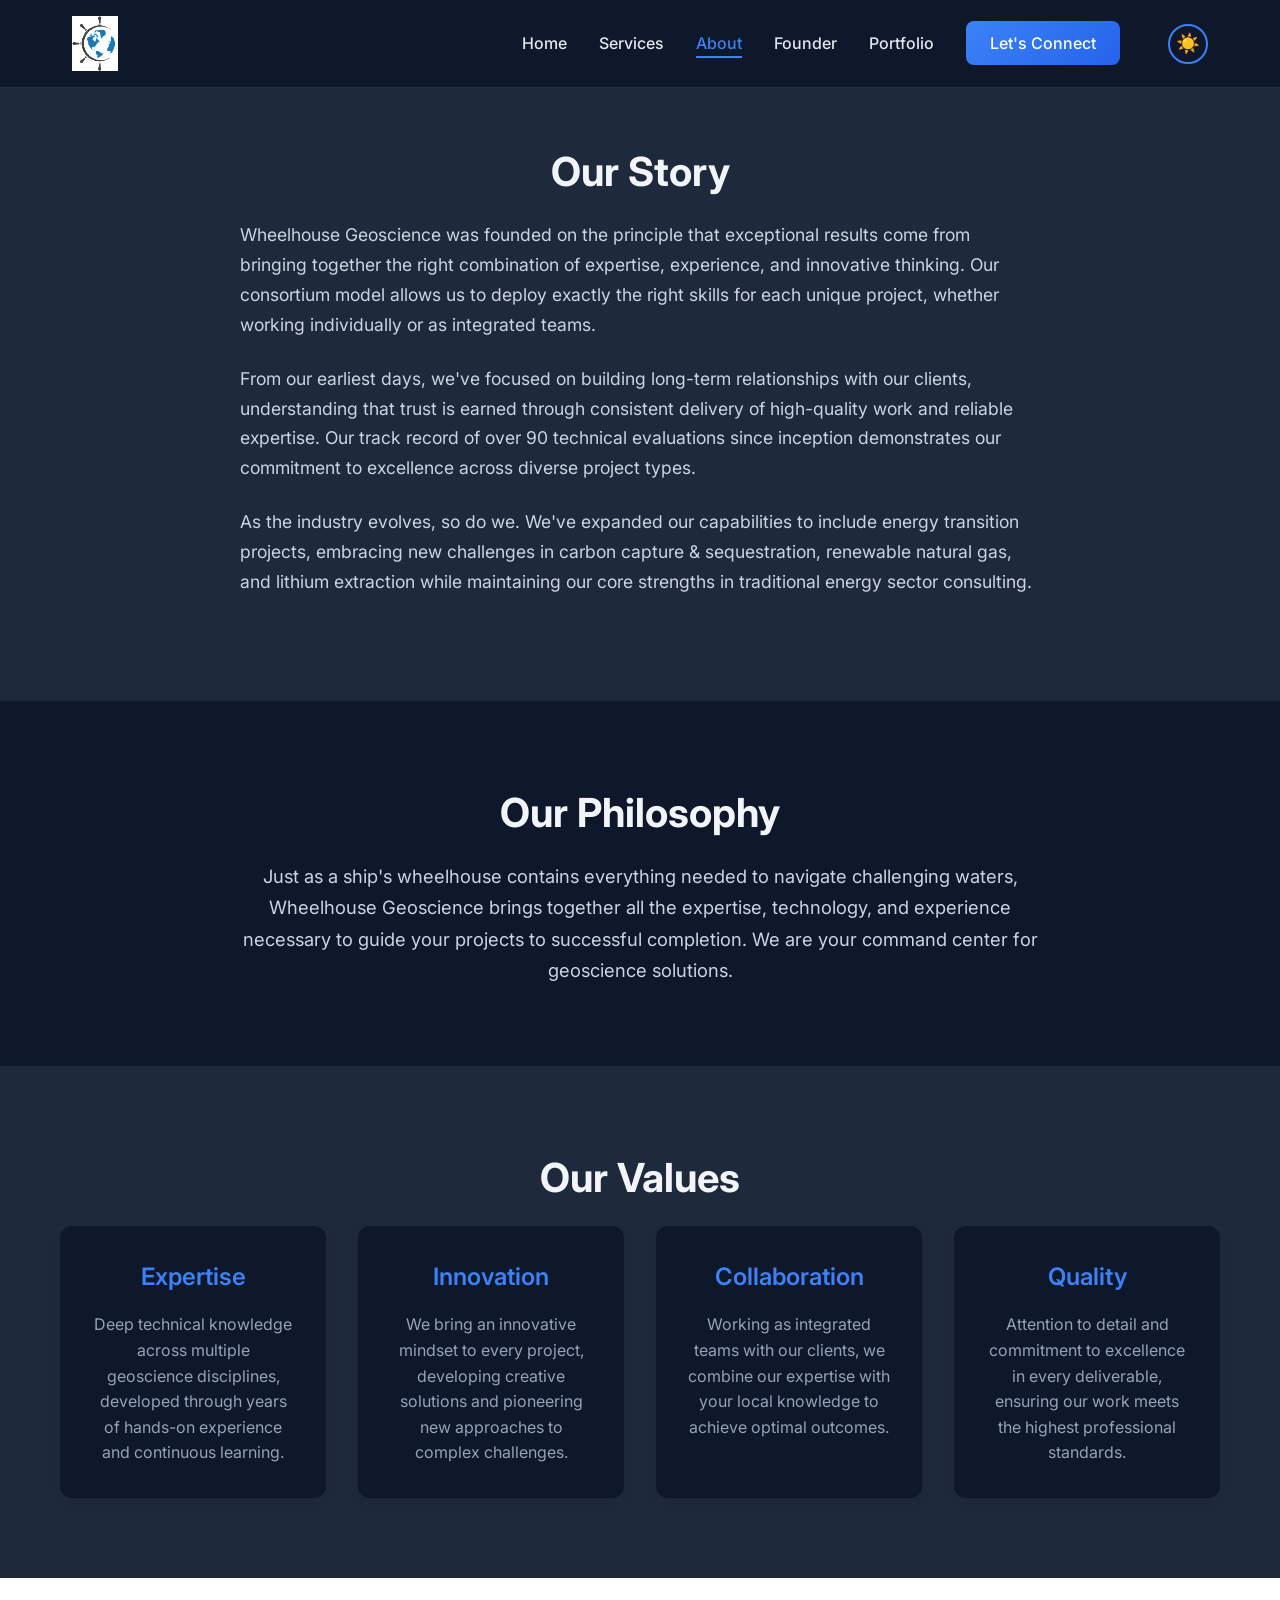
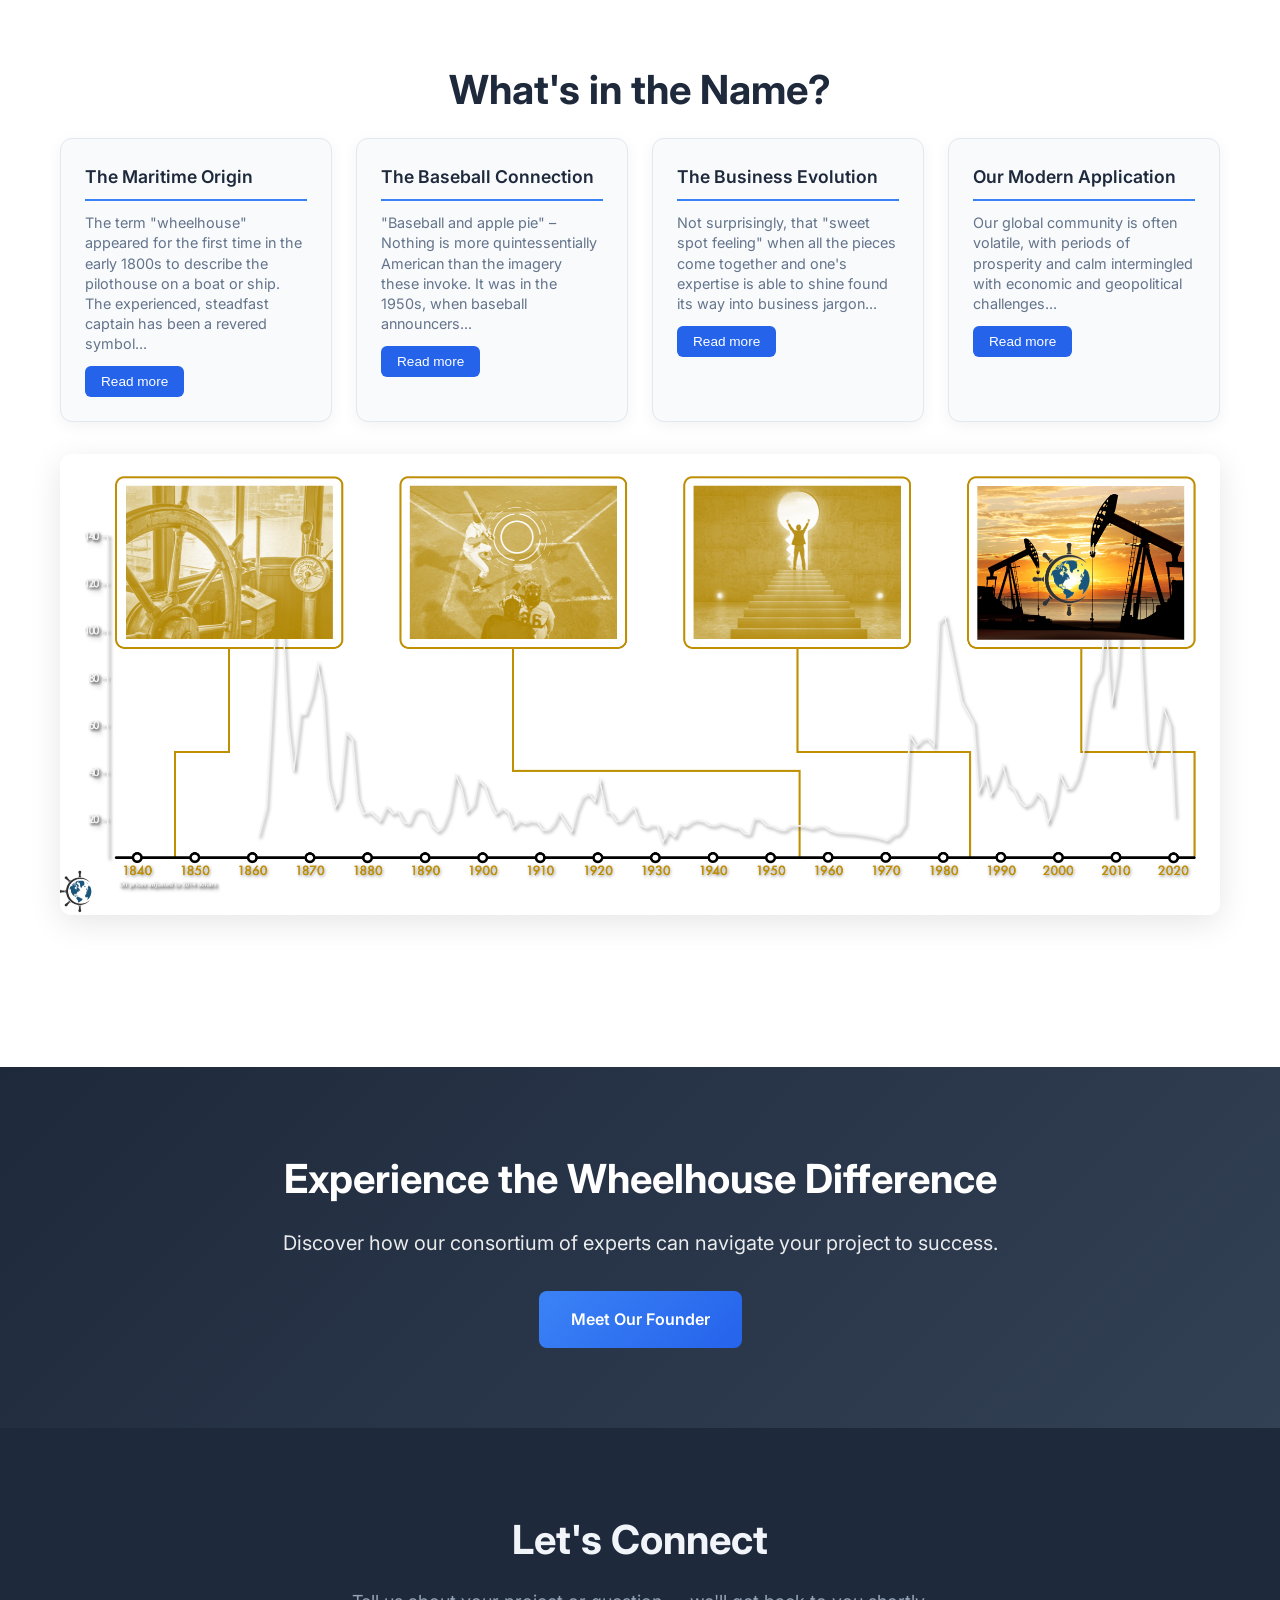
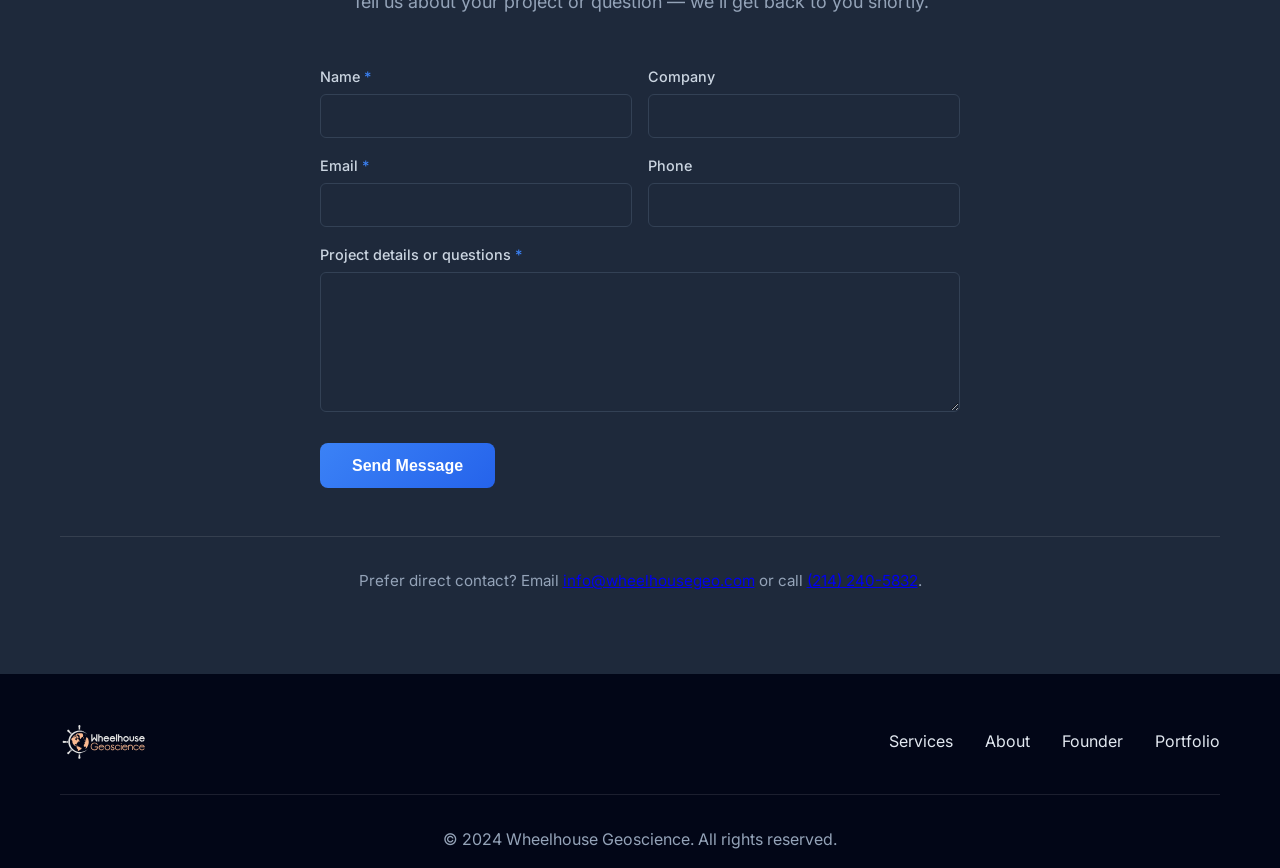
==== commit f3047eb6: "Services, About, People pages + Let's Connect form Services page: - Add "What We Do" (moved from por" ====
--- a/about.html
+++ b/about.html
@@ -40,7 +40,7 @@
                     <li><a href="about.html" class="nav-link active">About</a></li>
                     <li><a href="founder.html" class="nav-link">Founder</a></li>
                     <li><a href="portfolio.html" class="nav-link">Portfolio</a></li>
-                    <li><a href="#contact" class="nav-link contact-btn">Contact</a></li>
+                    <li><a href="#contact" class="nav-link contact-btn">Let's Connect</a></li>
                     <li><button class="theme-toggle" id="theme-toggle" aria-label="Toggle dark mode">🌙</button></li>
                 </ul>
             </div>
@@ -48,10 +48,49 @@
     </header>
 
     <main>
-        <section class="page-hero">
-            <div class="container">
-                <h1 class="page-title">Our Philosophy</h1>
-                <p class="page-subtitle">Just as a ship's wheelhouse contains everything needed to navigate challenging waters, Wheelhouse Geoscience brings together all the expertise, technology, and experience necessary to guide your projects to successful completion. We are your command center for geoscience solutions.</p>
+        <section class="about-story">
+            <div class="container">
+                <h2 class="section-title">Our Story</h2>
+                <div class="story-content">
+                    <p>Wheelhouse Geoscience was founded on the principle that exceptional results come from bringing together the right combination of expertise, experience, and innovative thinking. Our consortium model allows us to deploy exactly the right skills for each unique project, whether working individually or as integrated teams.</p>
+
+                    <p>From our earliest days, we've focused on building long-term relationships with our clients, understanding that trust is earned through consistent delivery of high-quality work and reliable expertise. Our track record of over 90 technical evaluations since inception demonstrates our commitment to excellence across diverse project types.</p>
+
+                    <p>As the industry evolves, so do we. We've expanded our capabilities to include energy transition projects, embracing new challenges in carbon capture & sequestration, renewable natural gas, and lithium extraction while maintaining our core strengths in traditional energy sector consulting.</p>
+                </div>
+            </div>
+        </section>
+
+        <section class="about-philosophy">
+            <div class="container">
+                <h2 class="section-title">Our Philosophy</h2>
+                <div class="philosophy-content">
+                    <p>Just as a ship's wheelhouse contains everything needed to navigate challenging waters, Wheelhouse Geoscience brings together all the expertise, technology, and experience necessary to guide your projects to successful completion. We are your command center for geoscience solutions.</p>
+                </div>
+            </div>
+        </section>
+
+        <section class="company-values">
+            <div class="container">
+                <h2 class="section-title">Our Values</h2>
+                <div class="values-grid">
+                    <div class="value-card">
+                        <h3>Expertise</h3>
+                        <p>Deep technical knowledge across multiple geoscience disciplines, developed through years of hands-on experience and continuous learning.</p>
+                    </div>
+                    <div class="value-card">
+                        <h3>Innovation</h3>
+                        <p>We bring an innovative mindset to every project, developing creative solutions and pioneering new approaches to complex challenges.</p>
+                    </div>
+                    <div class="value-card">
+                        <h3>Collaboration</h3>
+                        <p>Working as integrated teams with our clients, we combine our expertise with your local knowledge to achieve optimal outcomes.</p>
+                    </div>
+                    <div class="value-card">
+                        <h3>Quality</h3>
+                        <p>Attention to detail and commitment to excellence in every deliverable, ensuring our work meets the highest professional standards.</p>
+                    </div>
+                </div>
             </div>
         </section>
 
@@ -88,43 +127,6 @@
             </div>
         </section>
 
-        <section class="company-values">
-            <div class="container">
-                <h2 class="section-title">Our Values</h2>
-                <div class="values-grid">
-                    <div class="value-card">
-                        <h3>Expertise</h3>
-                        <p>Deep technical knowledge across multiple geoscience disciplines, developed through years of hands-on experience and continuous learning.</p>
-                    </div>
-                    <div class="value-card">
-                        <h3>Innovation</h3>
-                        <p>We bring an innovative mindset to every project, developing creative solutions and pioneering new approaches to complex challenges.</p>
-                    </div>
-                    <div class="value-card">
-                        <h3>Collaboration</h3>
-                        <p>Working as integrated teams with our clients, we combine our expertise with your local knowledge to achieve optimal outcomes.</p>
-                    </div>
-                    <div class="value-card">
-                        <h3>Quality</h3>
-                        <p>Attention to detail and commitment to excellence in every deliverable, ensuring our work meets the highest professional standards.</p>
-                    </div>
-                </div>
-            </div>
-        </section>
-
-        <section class="about-story">
-            <div class="container">
-                <h2 class="section-title">Our Story</h2>
-                <div class="story-content">
-                    <p>Wheelhouse Geoscience was founded on the principle that exceptional results come from bringing together the right combination of expertise, experience, and innovative thinking. Our consortium model allows us to deploy exactly the right skills for each unique project, whether working individually or as integrated teams.</p>
-                    
-                    <p>From our earliest days, we've focused on building long-term relationships with our clients, understanding that trust is earned through consistent delivery of high-quality work and reliable expertise. Our track record of over 90 technical evaluations since inception demonstrates our commitment to excellence across diverse project types.</p>
-                    
-                    <p>As the industry evolves, so do we. We've expanded our capabilities to include energy transition projects, embracing new challenges in carbon capture & sequestration, renewable natural gas, and lithium extraction while maintaining our core strengths in traditional energy sector consulting.</p>
-                </div>
-            </div>
-        </section>
-
         <section class="cta-section">
             <div class="container">
                 <h2>Experience the Wheelhouse Difference</h2>
@@ -135,16 +137,46 @@
 
         <section id="contact" class="contact">
             <div class="container">
-                <h2 class="section-title">Contact Us</h2>
-                <div class="contact-info">
-                    <div class="contact-item">
-                        <h3>Email</h3>
-                        <a href="mailto:info@wheelhousegeo.com">info@wheelhousegeo.com</a>
-                    </div>
-                    <div class="contact-item">
-                        <h3>Phone</h3>
-                        <a href="tel:+12142405832">(214) 240-5832</a>
-                    </div>
+                <h2 class="section-title">Let's Connect</h2>
+                <p class="section-subtitle">Tell us about your project or question — we'll get back to you shortly.</p>
+
+                <form class="connect-form" action="https://formsubmit.co/info@wheelhousegeo.com" method="POST">
+                    <input type="hidden" name="_subject" value="New inquiry from wheelhousegeo.com">
+                    <input type="hidden" name="_template" value="table">
+                    <input type="text" name="_honey" style="display:none" tabindex="-1" autocomplete="off">
+
+                    <div class="form-row">
+                        <div>
+                            <label for="cf-name">Name <span class="required">*</span></label>
+                            <input id="cf-name" type="text" name="Name" required>
+                        </div>
+                        <div>
+                            <label for="cf-company">Company</label>
+                            <input id="cf-company" type="text" name="Company">
+                        </div>
+                    </div>
+
+                    <div class="form-row">
+                        <div>
+                            <label for="cf-email">Email <span class="required">*</span></label>
+                            <input id="cf-email" type="email" name="Email" required>
+                        </div>
+                        <div>
+                            <label for="cf-phone">Phone</label>
+                            <input id="cf-phone" type="tel" name="Phone">
+                        </div>
+                    </div>
+
+                    <div>
+                        <label for="cf-message">Project details or questions <span class="required">*</span></label>
+                        <textarea id="cf-message" name="Message" required></textarea>
+                    </div>
+
+                    <button type="submit">Send Message</button>
+                </form>
+
+                <div class="connect-direct">
+                    Prefer direct contact? Email <a href="mailto:info@wheelhousegeo.com">info@wheelhousegeo.com</a> or call <a href="tel:+12142405832">(214) 240-5832</a>.
                 </div>
             </div>
         </section>
--- a/styles.css
+++ b/styles.css
@@ -967,8 +967,8 @@
 
 /* About Story */
 .about-story {
-    padding: 80px 0;
-    background: var(--bg-primary);
+    padding: 140px 0 80px;
+    background: var(--bg-secondary);
     transition: background-color 0.3s ease;
 }
 
@@ -984,6 +984,24 @@
     line-height: 1.7;
 }
 
+.about-philosophy {
+    padding: 80px 0;
+    background: var(--bg-primary);
+    transition: background-color 0.3s ease;
+}
+
+.about-philosophy .philosophy-content {
+    max-width: 800px;
+    margin: 0 auto;
+}
+
+.about-philosophy .philosophy-content p {
+    font-size: 1.15rem;
+    color: var(--text-secondary);
+    line-height: 1.7;
+    text-align: center;
+}
+
 /* Founder Page Styles */
 .founder-profile {
     padding: 80px 0;
@@ -1000,9 +1018,105 @@
 
 .founder-photo {
     width: 100%;
+    max-width: 260px;
     height: auto;
     border-radius: 12px;
     box-shadow: 0 8px 32px rgba(0, 0, 0, 0.1);
+    display: block;
+}
+
+.founder-image {
+    display: flex;
+    justify-content: center;
+}
+
+.credentials {
+    display: flex;
+    flex-direction: column;
+    gap: 1.75rem;
+    margin-top: 1.5rem;
+}
+
+.credential-section h4 {
+    font-size: 0.9rem;
+    font-weight: 700;
+    letter-spacing: 0.12em;
+    text-transform: uppercase;
+    color: var(--accent-primary);
+    margin-bottom: 0.6rem;
+}
+
+.credential-section ul {
+    list-style: none;
+    padding: 0;
+    margin: 0;
+}
+
+.credential-section li {
+    color: var(--text-secondary);
+    line-height: 1.55;
+    padding: 0.25rem 0;
+    border-bottom: 1px solid var(--border-color);
+}
+
+.credential-section li:last-child {
+    border-bottom: none;
+}
+
+.cv-link {
+    display: inline-block;
+    margin-top: 1.75rem;
+    padding: 0.6rem 1.25rem;
+    background: var(--accent-primary);
+    color: white;
+    text-decoration: none;
+    border-radius: 6px;
+    font-weight: 500;
+    transition: background 0.2s ease;
+}
+
+.cv-link:hover {
+    background: var(--accent-secondary);
+}
+
+.team-divider {
+    background: linear-gradient(135deg, var(--hero-gradient-start) 0%, var(--hero-gradient-end) 100%);
+    padding: 80px 0 60px;
+    text-align: center;
+    transition: background 0.3s ease;
+}
+
+.team-divider .page-title {
+    margin: 0;
+}
+
+.people-section {
+    padding: 80px 0;
+    background: var(--bg-secondary);
+    transition: background-color 0.3s ease;
+}
+
+.people-content {
+    max-width: 820px;
+    margin: 0 auto;
+    text-align: center;
+}
+
+.people-content p {
+    font-size: 1.2rem;
+    color: var(--text-secondary);
+    line-height: 1.7;
+    margin-bottom: 1.5rem;
+}
+
+.people-content p:first-child {
+    font-weight: 600;
+    color: var(--text-heading);
+    font-size: 1.3rem;
+}
+
+.people-content p:last-child {
+    margin-bottom: 0;
 }
 
 .founder-content h2 {
@@ -1323,6 +1437,90 @@
     color: #1d4ed8;
 }
 
+.connect-form {
+    max-width: 640px;
+    margin: 0 auto 3rem;
+    text-align: left;
+    display: grid;
+    gap: 1rem;
+}
+
+.connect-form .form-row {
+    display: grid;
+    grid-template-columns: 1fr 1fr;
+    gap: 1rem;
+}
+
+.connect-form label {
+    display: block;
+    font-size: 0.9rem;
+    font-weight: 500;
+    color: var(--text-secondary);
+    margin-bottom: 0.35rem;
+}
+
+.connect-form label .required {
+    color: var(--accent-primary);
+}
+
+.connect-form input,
+.connect-form textarea {
+    width: 100%;
+    padding: 0.7rem 0.9rem;
+    background: var(--card-bg);
+    border: 1px solid var(--card-border);
+    border-radius: 6px;
+    color: var(--text-primary);
+    font-family: inherit;
+    font-size: 1rem;
+    transition: border-color 0.2s ease, box-shadow 0.2s ease;
+}
+
+.connect-form input:focus,
+.connect-form textarea:focus {
+    outline: none;
+    border-color: var(--accent-primary);
+    box-shadow: 0 0 0 3px rgba(59, 130, 246, 0.15);
+}
+
+.connect-form textarea {
+    min-height: 140px;
+    resize: vertical;
+}
+
+.connect-form button[type="submit"] {
+    justify-self: start;
+    padding: 0.85rem 2rem;
+    background: linear-gradient(135deg, var(--accent-primary), var(--accent-secondary));
+    color: white;
+    border: none;
+    border-radius: 8px;
+    font-size: 1rem;
+    font-weight: 600;
+    cursor: pointer;
+    transition: transform 0.2s ease, box-shadow 0.2s ease;
+    margin-top: 0.5rem;
+}
+
+.connect-form button[type="submit"]:hover {
+    transform: translateY(-2px);
+    box-shadow: 0 8px 25px rgba(37, 99, 235, 0.3);
+}
+
+.connect-direct {
+    margin-top: 1rem;
+    padding-top: 2rem;
+    border-top: 1px solid var(--border-color);
+    font-size: 0.95rem;
+    color: var(--text-muted);
+}
+
+@media (max-width: 600px) {
+    .connect-form .form-row {
+        grid-template-columns: 1fr;
+    }
+}
+
 /* Footer */
 .footer {
     background: var(--footer-bg);
@@ -1336,6 +1534,56 @@
     justify-content: space-between;
     align-items: center;
     margin-bottom: 2rem;
+}
+
+.principal-contact {
+    margin-top: -0.5rem;
+    margin-bottom: 1.5rem;
+    color: var(--text-secondary);
+    font-size: 0.95rem;
+    font-style: italic;
+}
+
+.principal-contact a {
+    color: var(--accent-primary);
+    text-decoration: none;
+    font-weight: 500;
+}
+
+.principal-contact a:hover {
+    text-decoration: underline;
+}
+
+.services-dont {
+    padding: 5rem 0;
+    background: var(--bg-secondary);
+}
+
+.dont-list {
+    display: grid;
+    gap: 1.5rem;
+    max-width: 900px;
+    margin: 0 auto;
+}
+
+.dont-item {
+    background: var(--card-bg);
+    border-left: 4px solid var(--accent-primary);
+    border-radius: 12px;
+    padding: 1.75rem 2rem;
+    box-shadow: 0 4px 16px rgba(0, 0, 0, 0.08);
+}
+
+.dont-item h3 {
+    font-size: 1.25rem;
+    font-weight: 700;
+    color: var(--text-heading);
+    margin-bottom: 0.75rem;
+}
+
+.dont-item p {
+    color: var(--text-secondary);
+    line-height: 1.65;
 }
 
 .footer-logo {
